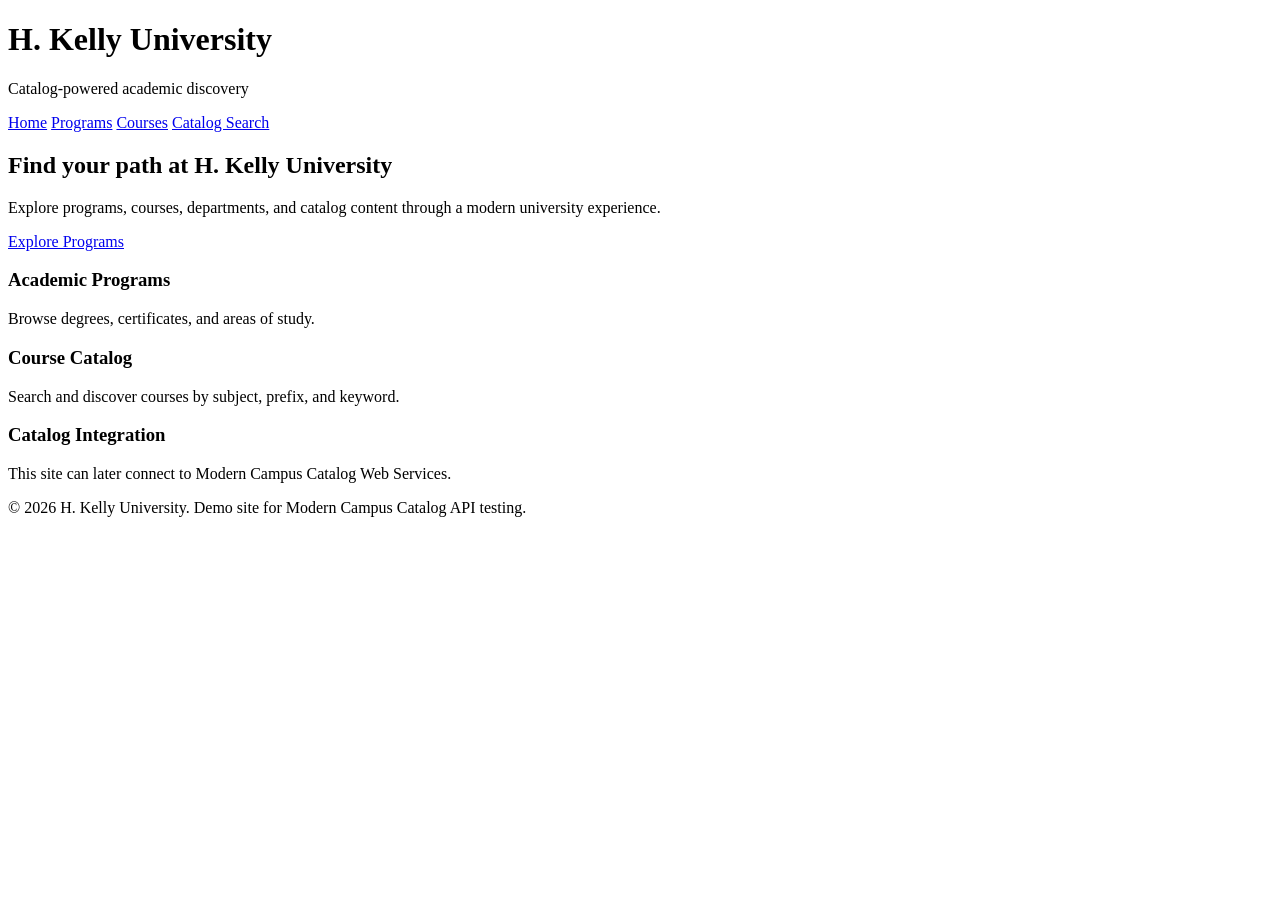
==== index.html @ bba0e118 "Create index.html" ====
<!DOCTYPE html>
<html lang="en">
<head>
  <meta charset="UTF-8" />
  <meta name="viewport" content="width=device-width, initial-scale=1.0" />

  <title>H. Kelly University</title>

  <link rel="stylesheet" href="styles.css" />
</head>
<body>

  <header class="site-header">
    <div class="container">
      <h1>H. Kelly University</h1>
      <p>Catalog-powered academic discovery</p>

      <nav>
        <a href="index.html">Home</a>
        <a href="programs.html">Programs</a>
        <a href="courses.html">Courses</a>
        <a href="catalog.html">Catalog Search</a>
      </nav>
    </div>
  </header>

  <main>

    <section class="hero">
      <div class="container">
        <h2>Find your path at H. Kelly University</h2>
        <p>
          Explore programs, courses, departments, and catalog content through a modern university experience.
        </p>
        <a class="button" href="programs.html">Explore Programs</a>
      </div>
    </section>

    <section class="container grid-section">
      <div class="card">
        <h3>Academic Programs</h3>
        <p>Browse degrees, certificates, and areas of study.</p>
      </div>

      <div class="card">
        <h3>Course Catalog</h3>
        <p>Search and discover courses by subject, prefix, and keyword.</p>
      </div>

      <div class="card">
        <h3>Catalog Integration</h3>
        <p>This site can later connect to Modern Campus Catalog Web Services.</p>
      </div>
    </section>

  </main>

  <footer>
    <p>&copy; 2026 H. Kelly University. Demo site for Modern Campus Catalog API testing.</p>
  </footer>

</body>
</html>
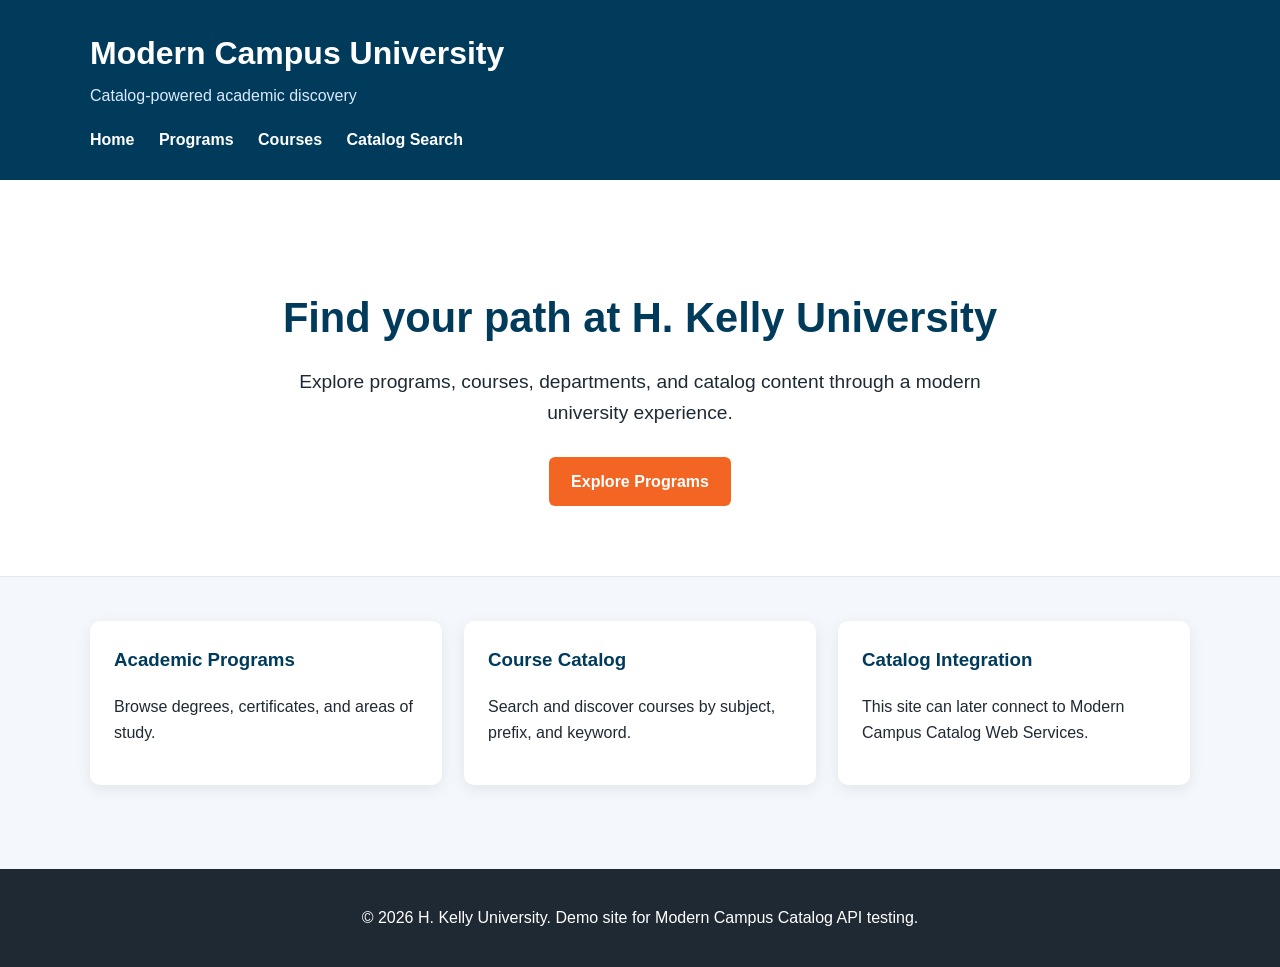
==== commit 94e7ac9c: "Update index.html" ====
--- a/index.html
+++ b/index.html
@@ -4,7 +4,7 @@
   <meta charset="UTF-8" />
   <meta name="viewport" content="width=device-width, initial-scale=1.0" />
 
-  <title>H. Kelly University</title>
+  <title>Modern Campus University</title>
 
   <link rel="stylesheet" href="styles.css" />
 </head>
@@ -12,7 +12,7 @@
 
   <header class="site-header">
     <div class="container">
-      <h1>H. Kelly University</h1>
+      <h1>Modern Campus University</h1>
       <p>Catalog-powered academic discovery</p>
 
       <nav>
--- a/styles.css
+++ b/styles.css
@@ -0,0 +1,152 @@
+* {
+  box-sizing: border-box;
+}
+
+body {
+  margin: 0;
+  font-family: Arial, Helvetica, sans-serif;
+  color: #1f2933;
+  background: #f4f7fb;
+  line-height: 1.6;
+}
+
+.container {
+  width: 90%;
+  max-width: 1100px;
+  margin: 0 auto;
+}
+
+.site-header {
+  background: #003b5c;
+  color: white;
+  padding: 28px 0;
+}
+
+.site-header h1 {
+  margin: 0;
+  font-size: 2rem;
+}
+
+.site-header p {
+  margin: 4px 0 18px;
+  color: #dbeafe;
+}
+
+nav a {
+  color: white;
+  text-decoration: none;
+  margin-right: 20px;
+  font-weight: bold;
+}
+
+nav a:hover {
+  text-decoration: underline;
+}
+
+.hero {
+  background: white;
+  padding: 70px 0;
+  text-align: center;
+  border-bottom: 1px solid #e5e7eb;
+}
+
+.hero h2 {
+  font-size: 2.6rem;
+  margin-bottom: 16px;
+  color: #003b5c;
+}
+
+.hero p {
+  font-size: 1.2rem;
+  max-width: 700px;
+  margin: 0 auto 28px;
+}
+
+.button {
+  display: inline-block;
+  background: #f26522;
+  color: white;
+  padding: 12px 22px;
+  border-radius: 6px;
+  text-decoration: none;
+  font-weight: bold;
+}
+
+.button:hover {
+  background: #d9541d;
+}
+
+.grid-section {
+  display: grid;
+  grid-template-columns: repeat(3, 1fr);
+  gap: 22px;
+  padding: 44px 0;
+}
+
+.card {
+  background: white;
+  border-radius: 10px;
+  padding: 24px;
+  box-shadow: 0 4px 16px rgba(0, 0, 0, .08);
+}
+
+.card h3 {
+  color: #003b5c;
+  margin-top: 0;
+}
+
+footer {
+  background: #1f2933;
+  color: white;
+  text-align: center;
+  padding: 20px;
+  margin-top: 40px;
+}
+
+.page-title {
+  background: white;
+  padding: 40px 0;
+  border-bottom: 1px solid #e5e7eb;
+}
+
+.list {
+  padding: 40px 0;
+}
+
+.list-item {
+  background: white;
+  padding: 20px;
+  border-left: 5px solid #003b5c;
+  margin-bottom: 18px;
+  border-radius: 6px;
+}
+
+.search-box {
+  background: white;
+  padding: 24px;
+  margin: 30px 0;
+  border-radius: 10px;
+}
+
+input {
+  width: 100%;
+  padding: 12px;
+  border: 1px solid #cbd5e1;
+  border-radius: 6px;
+  font-size: 1rem;
+}
+
+@media (max-width: 800px) {
+  .grid-section {
+    grid-template-columns: 1fr;
+  }
+
+  nav a {
+    display: block;
+    margin: 8px 0;
+  }
+
+  .hero h2 {
+    font-size: 2rem;
+  }
+}
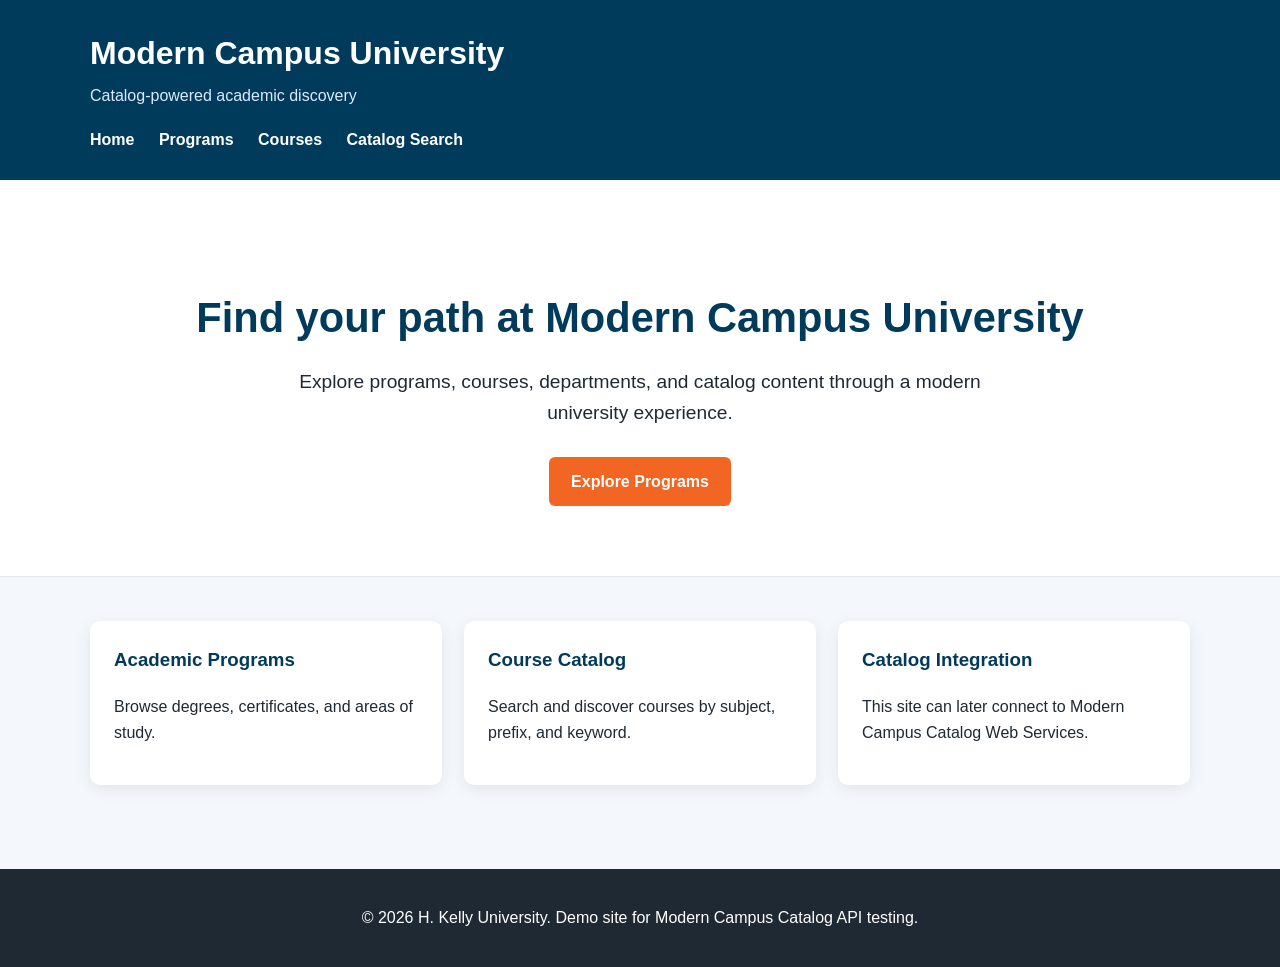
==== commit ee230c23: "Update index.html" ====
--- a/index.html
+++ b/index.html
@@ -28,7 +28,7 @@
 
     <section class="hero">
       <div class="container">
-        <h2>Find your path at H. Kelly University</h2>
+        <h2>Find your path at Modern Campus University</h2>
         <p>
           Explore programs, courses, departments, and catalog content through a modern university experience.
         </p>
